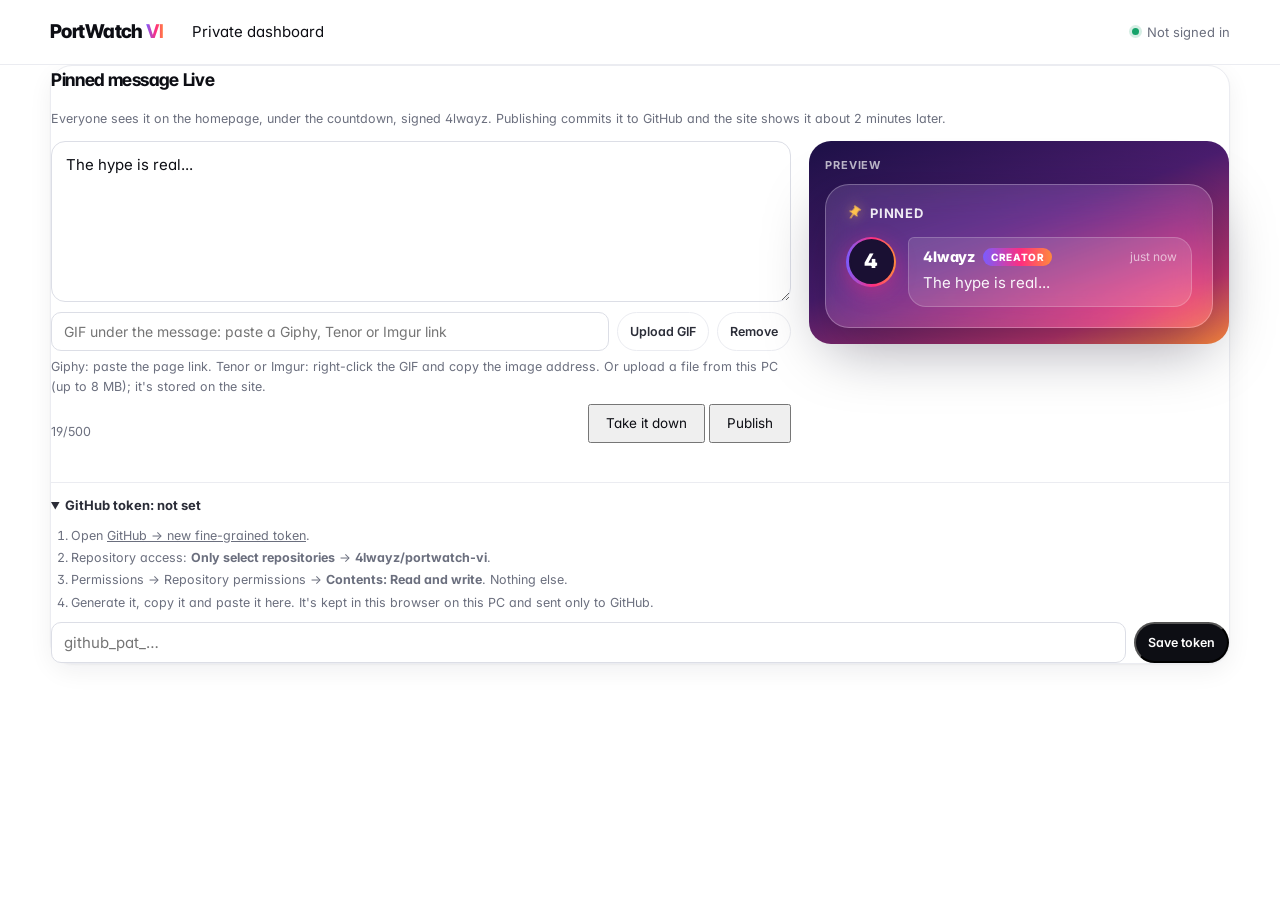
==== dashboard/index.html @ 4ec70db0 "Merge remote-tracking branch 'upstream/HEAD'" ====
<!doctype html>
<html lang="en">
<head>
  <meta charset="utf-8">
  <meta name="viewport" content="width=device-width, initial-scale=1">
  <meta name="robots" content="noindex, nofollow">
  <meta name="theme-color" content="#ffffff">
  <title>Dashboard · PortWatch VI (private)</title>
  <link rel="icon" href="../assets/img/favicon.svg" type="image/svg+xml">
  <link rel="preconnect" href="https://fonts.googleapis.com">
  <link rel="preconnect" href="https://fonts.gstatic.com" crossorigin>
  <link href="https://fonts.googleapis.com/css2?family=Inter:wght@400;500;600;700&family=Inter+Tight:wght@600;700;800;900&display=swap" rel="stylesheet">
  <link rel="stylesheet" href="../assets/css/style.css">
  <link rel="stylesheet" href="dashboard.css">
  <link rel="stylesheet" href="pinned-editor.css">
  <script src="../assets/js/theme.js"></script>
  <script type="module" src="dashboard.js"></script>
  <script type="module" src="pinned-editor.js"></script>
</head>
<body>
  <header class="nav is-scrolled">
    <div class="wrap nav-inner">
      <a class="brand" href="../"><span>PortWatch<b>VI</b></span></a>
      <span class="db-badge">Private dashboard</span>
      <span class="nav-updated" id="db-status">Not signed in</span>
      <button class="toggle" id="db-signout" hidden>Sign out</button>
    </div>
  </header>

  <main class="wrap db">
    <!-- Works without the Supabase sign-in: publishing commits data/pinned.json through GitHub (pinned-editor.js). -->
    <section class="card db-panel db-pin" aria-labelledby="pin-editor-title">
      <h3 id="pin-editor-title">Pinned message <span id="pin-state" class="db-pill">…</span></h3>
      <p class="fine">Everyone sees it on the homepage, under the countdown, signed 4lwayz. Publishing commits it to GitHub and the site shows it about 2 minutes later.</p>
      <div class="db-pin-grid">
        <form id="pin-form" class="db-pin-form">
          <textarea id="pin-input" rows="6" placeholder="Write a message for everyone on the site. Line breaks and https:// links work."></textarea>
          <div class="db-pin-gif">
            <input type="text" id="pin-gif" placeholder="GIF under the message: paste a Giphy, Tenor or Imgur link" spellcheck="false" autocomplete="off">
            <label class="toggle db-pin-upload">Upload GIF<input type="file" id="pin-gif-file" accept="image/gif,image/webp,image/png,image/jpeg" hidden></label>
            <button type="button" class="toggle" id="pin-gif-clear" hidden>Remove</button>
          </div>
          <p class="fine db-pin-gifhelp">Giphy: paste the page link. Tenor or Imgur: right-click the GIF and copy the image address. Or upload a file from this PC (up to 8 MB); it's stored on the site.</p>
          <div class="db-pin-row">
            <span class="fine" id="pin-chars">0/500</span>
            <div class="db-actions">
              <button type="button" class="no" id="pin-hide">Take it down</button>
              <button type="submit" class="ok" id="pin-publish">Publish</button>
            </div>
          </div>
          <p class="fine pin-note" id="pin-note" aria-live="polite"></p>
        </form>
        <div class="db-pin-preview" id="pin-preview" aria-label="Preview">
          <p class="db-pin-cap">Preview</p>
          <aside class="pinned" hidden>
            <p class="pin-label">
              <svg class="pin-icon" viewBox="0 0 24 24" aria-hidden="true"><path d="M16 9V4h1a1 1 0 0 0 0-2H7a1 1 0 0 0 0 2h1v5a3 3 0 0 1-3 3v2h5.97v7l1 1 1-1v-7H19v-2a3 3 0 0 1-3-3z"/></svg>
              <span>Pinned</span>
            </p>
            <div class="pin-msg">
              <span class="pin-avatar"><b aria-hidden="true">4</b></span>
              <div class="pin-bubble">
                <p class="pin-head"><b class="pin-name">4lwayz</b><span class="pin-badge">Creator</span><time class="pin-time"></time></p>
                <p class="pin-text"></p>
              </div>
            </div>
          </aside>
          <p class="db-pin-empty" id="pin-empty">Start typing to see the card.</p>
        </div>
      </div>
      <details class="db-pin-token" id="pin-token-box">
        <summary>GitHub token: <span id="pin-token-state">not set</span></summary>
        <ol class="fine">
          <li>Open <a href="https://github.com/settings/personal-access-tokens/new" target="_blank" rel="noopener">GitHub → new fine-grained token</a>.</li>
          <li>Repository access: <b>Only select repositories</b> → <b>4lwayz/portwatch-vi</b>.</li>
          <li>Permissions → Repository permissions → <b>Contents: Read and write</b>. Nothing else.</li>
          <li>Generate it, copy it and paste it here. It's kept in this browser on this PC and sent only to GitHub.</li>
        </ol>
        <form id="pin-token-form" class="db-pin-tokenrow">
          <input type="password" id="pin-token" placeholder="github_pat_…" autocomplete="off" spellcheck="false">
          <button type="submit" class="gh-link">Save token</button>
          <button type="button" class="toggle" id="pin-token-forget" hidden>Forget</button>
        </form>
      </details>
    </section>

    <section id="db-login" class="card db-login" hidden>
      <h1>Sign in</h1>
      <p>You'll get a one-time sign-in link by email. Only the site's admin account can see anything here.</p>
      <form id="login-form">
        <input type="email" name="email" required placeholder="Email address" autocomplete="email">
        <button class="gh-link" type="submit">Email me a link</button>
      </form>
      <p class="fine" id="login-note"></p>
    </section>

    <section id="db-app" hidden>
      <div class="db-live card">
        <div><span class="live-dot"></span><b id="live-count">…</b><span>people on the site right now<small id="live-note">counting…</small></span></div>
        <ul id="live-pages"></ul>
      </div>

      <div class="db-tiles" id="tiles"></div>

      <div class="db-grid">
        <div class="card db-panel"><h3>Views, last 48 hours</h3><div id="chart-hourly" class="db-chart"></div></div>
        <div class="card db-panel"><h3>Views, last 30 days</h3><div id="chart-daily" class="db-chart"></div></div>
        <div class="card db-panel"><h3>Top pages · 7 days</h3><ol id="top-pages" class="db-list"></ol></div>
        <div class="card db-panel"><h3>Where visitors come from · 7 days</h3><ol id="top-refs" class="db-list"></ol></div>
      </div>

      <div class="card db-panel db-wide">
        <h3>Waiting for review <span id="pending-count" class="db-pill">0</span></h3>
        <p class="fine">Posts that contain links are held here. Approve real ones; hide spam, lures and anything with download links.</p>
        <div id="queue"></div>
      </div>

      <div class="db-grid">
        <div class="card db-panel"><h3>Recent posts</h3><div id="recent"></div></div>
        <div class="card db-panel"><h3>Live activity</h3><ol id="feed" class="db-feed"></ol></div>
      </div>
    </section>
  </main>
</body>
</html>
---- assets/css/style.css ----
/* PortWatch VI: clean white UI, progress bars front and centre. */
:root {
  --ink: #0d0e14;
  --ink-2: #2b2d38;
  --muted: #6b6f7e;
  --faint: #9a9eac;
  --line: #ebecf1;
  --soft: #f6f7fa;
  --soft-2: #eef0f5;
  --bg: #ffffff;
  --violet: #7a5cff;
  --pink: #ff2e7e;
  --orange: #ff8a3d;
  --gold: #ffc24d;
  --green: #16a36a;
  --red: #e5484d;
  --grad: linear-gradient(90deg, #7a5cff 0%, #ff2e7e 55%, #ff8a3d 100%);
  --grad-soft: linear-gradient(90deg, rgba(122, 92, 255, .12), rgba(255, 46, 126, .12), rgba(255, 138, 61, .12));
  --radius: 22px;
  --radius-sm: 14px;
  --shadow: 0 1px 2px rgba(16, 18, 30, .04), 0 8px 24px rgba(16, 18, 30, .06);
  --shadow-lg: 0 2px 4px rgba(16, 18, 30, .04), 0 24px 60px rgba(16, 18, 30, .12);
  --display: "Inter Tight", "Inter", system-ui, -apple-system, "Segoe UI", sans-serif;
  --body: "Inter", system-ui, -apple-system, "Segoe UI", sans-serif;
  --wrap: 1180px;
  /* Surfaces and accents that flip in dark mode */
  color-scheme: light;
  --surface: #ffffff;
  --on-ink: #ffffff;
  --ink-hover: #2a2c38;
  --line-2: #dfe1e9;
  --input-line: #dcdee6;
  --track: #e3e5ec;
  --rank: #d9dbe3;
  --nav-bg: rgba(255, 255, 255, .82);
  --glass: rgba(255, 255, 255, .92);
  --chip-on: #ffffff;
  --op-line: #ddd7ff;
  --op-bg: #faf9ff;
  --safety-bg: #fff7f7;
  --alert-bg: #fff3e8;
  --ok-bg: #e8f8f0;
  --ok-line: #b7e7cf;
  --no-bg: #fff1f1;
  --no-line: #f3c2c4;
  --fg-pink: #c4135c;
  --fg-gold: #8a5b00;
  --fg-green: #0d7a4e;
  --fg-violet: #5136d6;
  --fg-red: #b4262b;
  --fg-amd: #c8102e;
  --fg-nvidia: #4a7a00;
  --fg-intel: #0a5fb4;
  --fg-mac: #4b5160;
  --fg-orange: #a14708;
  --fg-claim: #8c3d06;
}

/* Dark theme: follows the system unless the visitor picks Light or Dark (assets/js/theme.js). */
@media (prefers-color-scheme: dark) {
  :root:not([data-theme="light"]) {
    color-scheme: dark;
    --ink: #eceef3; --ink-2: #c9ccd6; --muted: #9297a7; --faint: #6d7283;
    --line: #262838; --soft: #161722; --soft-2: #1d1f2c; --bg: #0b0c12;
    --surface: #12131c; --on-ink: #0d0e14; --ink-hover: #d5d8e1;
    --line-2: #34374a; --input-line: #34374a; --track: #262838; --rank: #363a4c;
    --nav-bg: rgba(11, 12, 18, .8); --glass: rgba(18, 19, 28, .88); --chip-on: #2a2c3c;
    --op-line: #3b3363; --op-bg: #171530; --safety-bg: #1e1216; --alert-bg: #2a1a0c;
    --ok-bg: #0f2a1f; --ok-line: #1d5a3f; --no-bg: #2c1214; --no-line: #5c2428;
    --fg-pink: #ff7aa8; --fg-gold: #ffcf70; --fg-green: #4fd69a; --fg-violet: #ad9bff;
    --fg-red: #ff8a8e; --fg-orange: #ffa66b; --fg-claim: #ffb27a;
    --fg-amd: #ff7b7b; --fg-nvidia: #a3d94a; --fg-intel: #6cb6ff; --fg-mac: #c9ced8;
    --shadow: 0 1px 2px rgba(0, 0, 0, .3), 0 8px 24px rgba(0, 0, 0, .35);
    --shadow-lg: 0 2px 4px rgba(0, 0, 0, .3), 0 24px 60px rgba(0, 0, 0, .5);
  }
}
:root[data-theme="dark"] {
  color-scheme: dark;
  --ink: #eceef3; --ink-2: #c9ccd6; --muted: #9297a7; --faint: #6d7283;
  --line: #262838; --soft: #161722; --soft-2: #1d1f2c; --bg: #0b0c12;
  --surface: #12131c; --on-ink: #0d0e14; --ink-hover: #d5d8e1;
  --line-2: #34374a; --input-line: #34374a; --track: #262838; --rank: #363a4c;
  --nav-bg: rgba(11, 12, 18, .8); --glass: rgba(18, 19, 28, .88); --chip-on: #2a2c3c;
  --op-line: #3b3363; --op-bg: #171530; --safety-bg: #1e1216; --alert-bg: #2a1a0c;
  --ok-bg: #0f2a1f; --ok-line: #1d5a3f; --no-bg: #2c1214; --no-line: #5c2428;
  --fg-pink: #ff7aa8; --fg-gold: #ffcf70; --fg-green: #4fd69a; --fg-violet: #ad9bff;
  --fg-red: #ff8a8e; --fg-orange: #ffa66b; --fg-claim: #ffb27a;
  --fg-amd: #ff7b7b; --fg-nvidia: #a3d94a; --fg-intel: #6cb6ff; --fg-mac: #c9ced8;
  --shadow: 0 1px 2px rgba(0, 0, 0, .3), 0 8px 24px rgba(0, 0, 0, .35);
  --shadow-lg: 0 2px 4px rgba(0, 0, 0, .3), 0 24px 60px rgba(0, 0, 0, .5);
}

*, *::before, *::after { box-sizing: border-box; }
html { scroll-behavior: smooth; scroll-padding-top: 84px; }
body {
  margin: 0;
  background: var(--bg);
  color: var(--ink);
  font: 15px/1.55 var(--body);
  -webkit-font-smoothing: antialiased;
  font-feature-settings: "cv11", "ss01";
}
img { max-width: 100%; display: block; }
a { color: inherit; }
button, select { font: inherit; color: inherit; }
h1, h2, h3, h4 { font-family: var(--display); letter-spacing: -.02em; margin: 0; }
.wrap { width: min(var(--wrap), calc(100% - 40px)); margin-inline: auto; }
.num, .big-score, .cd-digits span, .e-score b { font-variant-numeric: tabular-nums; }
.skip { position: absolute; left: -9999px; }
.skip:focus { left: 16px; top: 12px; z-index: 100; background: var(--surface); padding: 8px 12px; border-radius: 8px; }
:focus-visible { outline: 3px solid rgba(122, 92, 255, .45); outline-offset: 2px; border-radius: 6px; }

.card {
  background: var(--surface);
  border: 1px solid var(--line);
  border-radius: var(--radius);
  box-shadow: var(--shadow);
}
.kicker {
  margin: 0 0 6px;
  font-size: 12px;
  font-weight: 700;
  letter-spacing: .08em;
  text-transform: uppercase;
  color: var(--muted);
}

/* ---------- Nav ---------- */
.nav {
  position: sticky; top: 0; z-index: 50;
  background: var(--nav-bg);
  backdrop-filter: saturate(1.6) blur(14px);
  -webkit-backdrop-filter: saturate(1.6) blur(14px);
  border-bottom: 1px solid transparent;
  transition: border-color .2s;
}
.nav.is-scrolled { border-bottom-color: var(--line); }
.nav-inner { display: flex; align-items: center; gap: 28px; height: 64px; }
.brand { display: inline-flex; align-items: center; gap: 10px; text-decoration: none; font-family: var(--display); font-weight: 800; font-size: 19px; letter-spacing: -.03em; }
.brand b { margin-left: 3px; background: var(--grad); -webkit-background-clip: text; background-clip: text; color: transparent; }
.brand-mark { width: 28px; height: 28px; }
.nav-links { display: flex; gap: 4px; margin-left: 8px; }
.nav-links a { text-decoration: none; color: var(--ink-2); font-weight: 500; font-size: 14px; padding: 7px 12px; border-radius: 999px; transition: background .15s; }
.nav-links a:hover { background: var(--soft); }
.nav-links .nav-warn { color: var(--red); }
.nav-updated { margin-left: auto; font-size: 13px; color: var(--muted); display: inline-flex; align-items: center; gap: 8px; white-space: nowrap; }
/* Theme setting (built by assets/js/theme.js) */
.theme-pick { position: relative; margin-left: auto; flex: none; }
.nav-updated ~ .theme-pick { margin-left: -12px; }
.theme-btn { display: grid; place-items: center; width: 36px; height: 36px; border-radius: 50%; border: 1px solid var(--line); background: var(--surface); color: var(--ink-2); cursor: pointer; transition: background .15s, border-color .15s; }
.theme-btn:hover { background: var(--soft); border-color: var(--line-2); }
.theme-btn svg { width: 17px; height: 17px; }
.theme-menu { position: absolute; right: 0; top: calc(100% + 8px); z-index: 60; min-width: 150px; padding: 6px; border-radius: 14px; background: var(--surface); border: 1px solid var(--line); box-shadow: var(--shadow-lg); }
.theme-menu button { display: flex; align-items: center; gap: 10px; width: 100%; padding: 8px 10px; border: 0; border-radius: 9px; background: none; color: var(--ink-2); font-size: 14px; font-weight: 500; text-align: left; cursor: pointer; }
.theme-menu button:hover, .theme-menu button:focus-visible { background: var(--soft); outline: none; }
.theme-menu button[aria-checked="true"] { color: var(--ink); font-weight: 700; }
.theme-menu button[aria-checked="true"]::after { content: "✓"; margin-left: auto; color: var(--pink); }
.theme-menu svg { width: 16px; height: 16px; flex: none; }
/* Language setting (built by assets/js/i18n.js); its menu reuses .theme-menu */
.lang-pick { position: relative; margin-left: auto; flex: none; }
.nav-updated ~ .lang-pick, .lang-pick ~ .theme-pick { margin-left: -12px; }
.lang-btn { display: inline-flex; align-items: center; gap: 6px; height: 36px; padding: 0 12px 0 10px; border-radius: 999px; border: 1px solid var(--line); background: var(--surface); color: var(--ink-2); font: inherit; font-size: 13px; font-weight: 600; cursor: pointer; transition: background .15s, border-color .15s; }
.lang-btn:hover { background: var(--soft); border-color: var(--line-2); }
.lang-btn svg { width: 16px; height: 16px; flex: none; }
.lang-menu { min-width: 220px; }
.lang-note { margin: 6px 4px 2px; padding: 8px 6px 2px; border-top: 1px solid var(--line); font-size: 12px; line-height: 1.45; color: var(--muted); }
@media (max-width: 520px) {
  .lang-btn { width: 36px; padding: 0; justify-content: center; }
  .lang-btn span { display: none; }
}
/* Translated nav labels run longer: keep each on one line, tighten them a little, and let the row scroll
   sideways instead of wrapping when the window is too narrow. Below 1100px the "Updated" note makes room. */
.nav-links { min-width: 0; overflow-x: auto; scrollbar-width: none; }
.nav-links::-webkit-scrollbar { display: none; }
.nav-links a { white-space: nowrap; }
html:not([lang="en"]) .nav-links a { padding-inline: 9px; }
@media (max-width: 1100px) { .nav-links ~ .nav-updated { display: none; } .nav-links ~ .lang-pick { margin-left: auto; } }
.brand-mark circle:first-of-type { stroke: var(--soft-2); }
.nav-updated::before { content: ""; width: 7px; height: 7px; border-radius: 50%; background: var(--green); box-shadow: 0 0 0 3px rgba(22, 163, 106, .18); }

/* ---------- Hero ---------- */
.hero {
  position: relative;
  margin: 8px 12px 0;
  border-radius: 30px;
  overflow: hidden;
  min-height: clamp(560px, 82vh, 720px);
  color: #fff;
  isolation: isolate;
  display: flex;
  align-items: center;
}
.hero-art { position: absolute; inset: 0; z-index: -1; background: #160f3a; }
.hero-illustration { position: absolute; inset: 0; width: 100%; height: 100%; transition: opacity .6s; }
.hero-photo {
  position: absolute; inset: 0;
  background-size: cover; background-position: center 35%;
  opacity: 0; transform: scale(1.04);
  transition: opacity .8s ease, transform 8s ease-out;
}
.hero.has-photo .hero-photo { opacity: 1; transform: scale(1); }
.hero.has-photo .hero-illustration { opacity: 0; }
.hero-scrim {
  position: absolute; inset: 0;
  background:
    linear-gradient(90deg, rgba(12, 8, 30, .78) 0%, rgba(12, 8, 30, .48) 38%, rgba(12, 8, 30, .08) 68%),
    linear-gradient(0deg, rgba(12, 8, 30, .55) 0%, rgba(12, 8, 30, 0) 40%);
}
.hero-inner {
  display: grid;
  grid-template-columns: minmax(0, 1.25fr) minmax(320px, .9fr);
  gap: 48px;
  align-items: center;
  padding: 72px 0 168px;
}
.eyebrow { display: inline-flex; align-items: center; gap: 10px; margin: 0 0 18px; font-size: 13px; font-weight: 600; letter-spacing: .04em; text-transform: uppercase; color: rgba(255, 255, 255, .85); }
.hero-tags { display: flex; flex-wrap: wrap; align-items: center; gap: 10px 14px; margin: 0 0 18px; }
.hero-tags .eyebrow { margin: 0; }
.watching { margin: 0; padding: 4px 12px; border: 1px solid rgba(255, 255, 255, .3); border-radius: 999px; background: rgba(255, 255, 255, .12); color: #fff; font-size: 13px; font-weight: 700; font-variant-numeric: tabular-nums; white-space: nowrap; }
.watching[hidden] { display: none; }
.hero-ctas { display: flex; flex-wrap: wrap; gap: 10px; }
.follow-x, .star-gh { display: inline-flex; align-items: center; gap: 10px; padding: 3px 18px 3px 3px; border: 2px solid transparent; border-radius: 999px; color: #fff; font-size: 14.5px; font-weight: 700; line-height: 1; text-decoration: none; white-space: nowrap; transition: transform .15s, border-color .15s, box-shadow .15s; }
.follow-x svg, .star-gh svg { width: 30px; height: 30px; flex: none; }
.follow-x { background: linear-gradient(#000, #000) padding-box, var(--grad) border-box; box-shadow: 0 6px 22px rgba(255, 46, 126, .4); }
.follow-x svg { padding: 6px; border-radius: 50%; background: #fff; fill: #000; }
.follow-x:hover { box-shadow: 0 10px 30px rgba(255, 46, 126, .65); }
.star-gh { gap: 9px; padding-right: 15px; border-color: rgba(255, 255, 255, .4); background: rgba(13, 17, 23, .72); }
.star-gh svg { fill: #fff; }
.star-gh .star { width: 15px; height: 15px; fill: var(--gold); }
.star-gh:hover { border-color: var(--gold); box-shadow: 0 6px 22px rgba(255, 194, 77, .4); }
.follow-x:hover, .star-gh:hover { transform: translateY(-2px); }
.follow-x:active, .star-gh:active { transform: none; }
.follow-x:focus-visible, .star-gh:focus-visible { outline: 3px solid #fff; outline-offset: 3px; border-radius: 999px; }
@media (max-width: 520px) {
  .hero-ctas { gap: 8px; }
  .follow-x, .star-gh { gap: 7px; padding-right: 11px; font-size: 13.5px; }
  .follow-x svg, .star-gh svg:not(.star) { width: 28px; height: 28px; }
}
.live-dot { width: 9px; height: 9px; border-radius: 50%; background: #ff4d8d; box-shadow: 0 0 0 0 rgba(255, 77, 141, .7); animation: pulse 2s infinite; }
@keyframes pulse { 0% { box-shadow: 0 0 0 0 rgba(255, 77, 141, .65); } 70% { box-shadow: 0 0 0 10px rgba(255, 77, 141, 0); } 100% { box-shadow: 0 0 0 0 rgba(255, 77, 141, 0); } }
.hero h1 {
  font-size: clamp(42px, 6.2vw, 84px);
  line-height: .96;
  font-weight: 900;
  letter-spacing: -.045em;
  max-width: 11ch;
  text-wrap: balance;
}
.answer {
  margin: 14px 0 0;
  font-family: var(--display);
  font-weight: 900;
  font-size: clamp(42px, 6.2vw, 84px);
  line-height: 1;
  letter-spacing: -.045em;
  background: linear-gradient(90deg, #ffd27a, #ff7a59 45%, #ff2e7e);
  -webkit-background-clip: text; background-clip: text; color: transparent;
  /* Gradient text only paints inside the box; extend it so descenders (the "y") aren't clipped. */
  padding-bottom: .16em;
  margin-bottom: -.16em;
}
.lede { margin: 22px 0 0; max-width: 46ch; font-size: 17px; color: rgba(255, 255, 255, .86); }
.art-credit { position: absolute; right: 22px; bottom: 14px; margin: 0; font-size: 11px; color: rgba(255, 255, 255, .6); }

/* Countdown */
.countdown {
  justify-self: end;
  width: 100%;
  max-width: 420px;
  padding: 22px 24px 20px;
  border-radius: 24px;
  background: rgba(255, 255, 255, .12);
  border: 1px solid rgba(255, 255, 255, .26);
  backdrop-filter: blur(18px) saturate(1.3);
  -webkit-backdrop-filter: blur(18px) saturate(1.3);
  box-shadow: 0 20px 60px rgba(10, 6, 30, .35);
}
.cd-label { display: flex; align-items: center; gap: 10px; margin: 0 0 14px; font-size: 13px; font-weight: 700; letter-spacing: .06em; text-transform: uppercase; color: rgba(255, 255, 255, .9); }
.cd-pulse { width: 8px; height: 8px; border-radius: 50%; background: var(--gold); box-shadow: 0 0 0 4px rgba(255, 194, 77, .25); }
.cd-digits { display: flex; align-items: flex-start; justify-content: space-between; gap: 4px; }
.cd-digits div { flex: 1; text-align: center; }
.cd-digits span {
  display: block;
  font-family: var(--display);
  font-weight: 800;
  font-size: clamp(40px, 4.6vw, 58px);
  line-height: 1;
  letter-spacing: -.04em;
}
.cd-digits small { display: block; margin-top: 6px; font-size: 11px; font-weight: 600; letter-spacing: .08em; text-transform: uppercase; color: rgba(255, 255, 255, .7); }
.cd-digits i { font-style: normal; font-family: var(--display); font-weight: 700; font-size: 34px; line-height: 1.2; color: rgba(255, 255, 255, .45); }
.cd-status { margin: 16px 0 0; font-weight: 600; font-size: 14px; }
.cd-foot { margin: 4px 0 0; font-size: 12.5px; color: rgba(255, 255, 255, .72); }
.cd-foot a { color: #fff; }
.countdown.is-due .cd-digits span { color: var(--gold); }
.countdown.is-released { background: rgba(22, 163, 106, .22); border-color: rgba(120, 255, 190, .4); }

/* Right-hand column of the hero: the countdown, with the owner's pinned message under it. */
.hero-side { justify-self: end; display: grid; gap: 14px; width: 100%; max-width: 420px; }
.hero-side .countdown { justify-self: stretch; max-width: none; }

/* Pinned message: same glass as the countdown, laid out like a chat message. */
.pinned {
  padding: 18px 20px 20px;
  border-radius: 24px;
  background: rgba(255, 255, 255, .12);
  border: 1px solid rgba(255, 255, 255, .26);
  backdrop-filter: blur(18px) saturate(1.3);
  -webkit-backdrop-filter: blur(18px) saturate(1.3);
  box-shadow: 0 20px 60px rgba(10, 6, 30, .35);
  animation: pin-in .5s ease both;
}
.pinned[hidden] { display: none; }
.pin-label { display: flex; align-items: center; gap: 8px; margin: 0 0 14px; font-size: 13px; font-weight: 700; letter-spacing: .06em; text-transform: uppercase; color: rgba(255, 255, 255, .9); }
.pin-icon { width: 16px; height: 16px; flex: none; fill: var(--gold); transform: rotate(35deg); filter: drop-shadow(0 0 6px rgba(255, 194, 77, .55)); }
.pin-msg { display: flex; align-items: flex-start; gap: 12px; }
.pin-avatar {
  position: relative; flex: none;
  width: 50px; height: 50px; padding: 2.5px;
  border-radius: 50%;
  background: var(--grad);
  box-shadow: 0 6px 20px rgba(255, 46, 126, .4);
}
.pin-avatar b, .pin-avatar img { display: block; width: 100%; height: 100%; border-radius: 50%; border: 2px solid #1a1033; }
.pin-avatar b { display: grid; place-items: center; background: #1a1033; font-family: var(--display); font-size: 20px; font-weight: 900; color: #fff; }
.pin-avatar img { position: absolute; inset: 2.5px; width: calc(100% - 5px); height: calc(100% - 5px); object-fit: cover; background: #1a1033; }
.pin-bubble {
  flex: 1; min-width: 0;
  padding: 10px 14px 12px;
  border-radius: 6px 18px 18px 18px;
  background: rgba(255, 255, 255, .13);
  border: 1px solid rgba(255, 255, 255, .2);
}
.pin-head { display: flex; flex-wrap: wrap; align-items: center; gap: 4px 8px; margin: 0 0 5px; font-size: 14.5px; line-height: 1.3; }
.pin-name { font-weight: 800; letter-spacing: -.01em; }
.pin-badge { padding: 2px 8px; border-radius: 999px; background: var(--grad); font-size: 10px; font-weight: 800; letter-spacing: .06em; text-transform: uppercase; line-height: 1.4; }
.pin-time { margin-left: auto; font-size: 12px; color: rgba(255, 255, 255, .62); white-space: nowrap; }
.pin-text { margin: 0; font-size: 15px; line-height: 1.5; color: rgba(255, 255, 255, .95); white-space: pre-line; overflow-wrap: anywhere; }
.pin-text a { color: #fff; font-weight: 600; text-decoration: underline; text-decoration-color: rgba(255, 255, 255, .45); text-underline-offset: 2px; }
.pin-text a:hover { text-decoration-color: #fff; }
.pin-gif { display: block; max-width: 100%; max-height: 240px; margin-top: 10px; border-radius: 12px; }
.pin-text[hidden] + .pin-gif { margin-top: 2px; }
@keyframes pin-in { from { opacity: 0; transform: translateY(10px); } }

/* ---------- Overall progress ---------- */
.overall-wrap { position: relative; z-index: 5; margin-top: -132px; }
.overall { padding: 30px 34px 26px; box-shadow: var(--shadow-lg); border-radius: 28px; }
.overall-head { display: flex; justify-content: space-between; gap: 28px; align-items: flex-end; flex-wrap: wrap; }
.big-score {
  display: flex; align-items: flex-start;
  font-family: var(--display); font-weight: 900;
  font-size: clamp(72px, 9vw, 118px); line-height: .9; letter-spacing: -.06em;
  background: var(--grad); -webkit-background-clip: text; background-clip: text; color: transparent;
}
.big-score .pct { font-size: .42em; margin: .12em 0 0 .06em; letter-spacing: 0; }
.ov-leader { margin: 10px 0 0; color: var(--muted); font-size: 15px; }
.ov-leader a { color: var(--ink); font-weight: 600; text-decoration: none; border-bottom: 1.5px solid rgba(255, 46, 126, .35); }
.ov-leader a:hover { border-bottom-color: var(--pink); }
.ov-stats { display: grid; grid-template-columns: repeat(4, auto); gap: 10px; }
.ov-stat { padding: 12px 16px; border-radius: 16px; background: var(--soft); min-width: 120px; }
.ov-stat b { display: block; font-family: var(--display); font-size: 22px; font-weight: 800; letter-spacing: -.02em; }
.ov-stat small { font-size: 12px; color: var(--muted); font-weight: 500; }

.mega { position: relative; margin-top: 26px; }
.mega-markers { position: relative; height: 112px; }
.marker {
  position: absolute; bottom: 0;
  transform: translateX(-50%);
  display: flex; flex-direction: column; align-items: center;
  text-decoration: none;
  transition: transform .2s;
}
.marker:hover { transform: translateX(-50%) translateY(-3px); z-index: 3; }
.marker img, .marker .mk-fallback {
  width: 32px; height: 32px; border-radius: 50%;
  border: 3px solid var(--surface);
  box-shadow: 0 2px 10px rgba(16, 18, 30, .2);
  background: var(--soft-2);
}
.marker .mk-fallback { display: grid; place-items: center; font-size: 12px; font-weight: 800; color: var(--ink-2); }
.marker .mk-stem { width: 2px; background: linear-gradient(var(--ink-2), rgba(43, 45, 56, .1)); border-radius: 2px; }
.marker .mk-name { position: absolute; bottom: calc(100% + 4px); white-space: nowrap; font-size: 11.5px; font-weight: 700; color: var(--ink-2); background: var(--surface); padding: 1px 7px; border-radius: 999px; border: 1px solid var(--line); opacity: 0; transition: opacity .15s; pointer-events: none; }
.marker:hover .mk-name, .marker.is-leader .mk-name { opacity: 1; }
.marker.is-private .mk-face { position: relative; display: block; animation: mk-float 3.4s ease-in-out infinite; animation-delay: calc(var(--i, 0) * -1.1s); }
.marker.is-private img, .marker.is-private .mk-fallback { box-shadow: 0 0 0 2px #7a5cff, 0 4px 14px rgba(122, 92, 255, .4); }
.marker.is-private .mk-fallback { color: #fff; background: linear-gradient(135deg, #7a5cff, #ff2e7e); }
.marker.is-private .bp-lock { right: -4px; bottom: -2px; }
@keyframes mk-float { 0%, 100% { transform: translateY(0); } 50% { transform: translateY(-4px); } }
@media (prefers-reduced-motion: reduce) { .marker.is-private .mk-face { animation: none; } }
.marker.is-leader img, .marker.is-leader .mk-fallback { border-color: var(--surface); box-shadow: 0 0 0 2px var(--pink), 0 4px 14px rgba(255, 46, 126, .35); }
.ov-private { white-space: nowrap; }
.ov-private .pb-lock { display: inline-block; vertical-align: -1px; margin-right: 4px; color: var(--fg-violet); width: 12px; height: 12px; }

.mega-track {
  position: relative;
  height: 30px;
  border-radius: 999px;
  background: var(--soft-2);
  box-shadow: inset 0 1px 3px rgba(16, 18, 30, .08);
  overflow: hidden;
}
/* Every fill spans the whole track and is revealed with clip-path, so the gradient is
   one continuous scale (purple at 0%, orange at 100%) and never stretches or repeats. */
.mega-fill, .bar-fill, .gw-bar i {
  position: absolute; inset: 0;
  background: var(--grad);
  clip-path: inset(0 calc(100% - var(--p, 0%)) 0 0 round 999px);
}
.mega-fill { transition: clip-path 1.8s cubic-bezier(.2, .85, .2, 1); }
.mega-fill::after, .bar-fill::after {
  content: ""; position: absolute; inset: 0;
  background: linear-gradient(100deg, transparent 20%, rgba(255, 255, 255, .45) 50%, transparent 80%);
  background-size: 220px 100%;
  background-repeat: no-repeat;
  animation: shimmer 2.8s infinite;
  border-radius: inherit;
}
@keyframes shimmer { from { background-position: -240px 0; } to { background-position: calc(100% + 240px) 0; } }
.mega-ticks, .bar-ticks { position: absolute; inset: 0; pointer-events: none; }
.mega-ticks i, .bar-ticks i { position: absolute; top: 0; bottom: 0; width: 2px; margin-left: -1px; background: var(--surface); opacity: .95; }
.mega-labels { position: relative; min-height: 54px; margin-top: 10px; }
.mega-label {
  position: absolute; top: 0;
  transform: translateX(-50%);
  text-align: center;
  font-size: 12.5px; font-weight: 600; color: var(--muted);
  white-space: nowrap;
}
.mega-label:first-of-type { transform: none; text-align: left; }
.mega-label:last-of-type { transform: translateX(-100%); text-align: right; }
.mega-label b { display: block; font-size: 11px; font-weight: 700; color: var(--faint); letter-spacing: .02em; }
.mega-label.is-reached { color: var(--ink); }
.mega-label.is-reached b { color: var(--pink); }
.mega-label .dot { display: inline-block; width: 8px; height: 8px; border-radius: 50%; background: var(--line); margin-right: 6px; vertical-align: 1px; }
.mega-label.is-reached .dot { background: var(--pink); }
.mega-label.is-next .dot { background: var(--surface); border: 2px solid var(--pink); }
.ov-history { margin-top: 6px; padding-top: 16px; border-top: 1px solid var(--line); }
.ov-history svg { width: 100%; height: 70px; display: block; }
.ov-history p { margin: 0 0 6px; font-size: 12px; color: var(--muted); font-weight: 600; }

/* ---------- Sections ---------- */
.section { margin-top: 88px; }
.changes-section { margin-top: 26px; }
.section-head { display: flex; justify-content: space-between; align-items: flex-end; gap: 24px; margin-bottom: 26px; flex-wrap: wrap; }
.section-head h2 { font-size: clamp(30px, 3.6vw, 44px); font-weight: 800; line-height: 1.05; }
.section-head .sub { margin: 10px 0 0; max-width: 62ch; color: var(--muted); }
.mini-title { font-size: 13px; font-weight: 700; letter-spacing: .06em; text-transform: uppercase; color: var(--muted); font-family: var(--body); }

.changes-card { padding: 18px 24px; display: flex; gap: 24px; align-items: center; }
.changes { list-style: none; margin: 0; padding: 0; display: flex; gap: 10px; overflow-x: auto; flex: 1; scrollbar-width: thin; }
.changes li { flex: 0 0 auto; max-width: 420px; display: flex; gap: 10px; align-items: baseline; padding: 8px 14px; border-radius: 12px; background: var(--soft); font-size: 13.5px; }
.changes time { font-size: 11.5px; font-weight: 700; color: var(--faint); white-space: nowrap; }
.changes .ck { width: 7px; height: 7px; border-radius: 50%; flex: none; align-self: center; background: var(--violet); }
.changes .ck-up { background: var(--green); }
.changes .ck-down { background: var(--red); }
.changes .ck-flag { background: var(--orange); }
.changes .ck-new { background: var(--pink); }

/* Controls */
.controls { display: flex; gap: 14px; align-items: center; flex-wrap: wrap; }
.chips { display: inline-flex; padding: 4px; background: var(--soft); border-radius: 999px; gap: 2px; }
.chip { border: 0; background: transparent; padding: 7px 14px; border-radius: 999px; font-size: 13.5px; font-weight: 600; color: var(--muted); cursor: pointer; transition: background .15s, color .15s, box-shadow .15s; }
.chip:hover { color: var(--ink); }
.chip.is-on { background: var(--chip-on); color: var(--ink); box-shadow: 0 1px 3px rgba(16, 18, 30, .12); }
.sort { display: inline-flex; align-items: center; gap: 8px; font-size: 13px; color: var(--muted); font-weight: 600; }
.sort select { appearance: none; border: 1px solid var(--line); background: var(--surface) url("data:image/svg+xml,%3Csvg xmlns='http://www.w3.org/2000/svg' width='10' height='6'%3E%3Cpath d='M1 1l4 4 4-4' fill='none' stroke='%236b6f7e' stroke-width='1.6'/%3E%3C/svg%3E") no-repeat right 12px center; padding: 7px 32px 7px 12px; border-radius: 999px; font-weight: 600; color: var(--ink); cursor: pointer; }

/* ---------- Effort cards ---------- */
.race { list-style: none; margin: 0; padding: 0; display: grid; gap: 16px; counter-reset: rank; }
.effort {
  display: grid; grid-template-columns: 56px minmax(0, 1fr); gap: 4px 18px;
  padding: 24px 26px 18px 18px;
  background: var(--surface); border: 1px solid var(--line); border-radius: var(--radius);
  box-shadow: var(--shadow);
  transition: box-shadow .2s, transform .2s, border-color .2s;
  animation: rise .5s both;
}
.effort:hover { box-shadow: var(--shadow-lg); border-color: var(--line-2); }
/* Let grid children shrink below their content width, or cards overflow narrow phones. */
.effort > *, .e-main > * { min-width: 0; }
@keyframes rise { from { opacity: 0; transform: translateY(10px); } to { opacity: 1; transform: none; } }
.e-rank { font-family: var(--display); font-weight: 900; font-size: 34px; line-height: 1; color: var(--rank); text-align: center; padding-top: 4px; letter-spacing: -.04em; }
.e-rank-overall { display: block; margin-top: 6px; font-family: var(--body, inherit); font-size: 11px; font-weight: 600; letter-spacing: 0; color: var(--muted, #8a8fa3); -webkit-text-fill-color: var(--muted, #8a8fa3); white-space: normal; line-height: 1.25; }
.effort.is-top .e-rank { background: var(--grad); -webkit-background-clip: text; background-clip: text; color: transparent; }
/* Nuked: an effort taken offline. Kept on the board for the record, greyed out, unranked. */
.effort.is-nuked { border-color: rgba(255, 196, 0, .55); background-image: repeating-linear-gradient(-45deg, rgba(255, 196, 0, .05) 0 14px, transparent 14px 28px); }
.effort.is-nuked .e-main > :not(.nuke-banner) { filter: grayscale(1); opacity: .62; }
.nuke-rank svg { width: 34px; height: 34px; fill: #e0ad00; }
.nuke-banner { position: relative; overflow: hidden; display: flex; align-items: center; gap: 10px; margin: 0 0 14px; padding: 9px 14px; border: 2px solid #ffc400; border-radius: 12px; background: #17140a; color: #ffd84a; box-shadow: 0 0 0 4px rgba(255, 196, 0, .12), 0 0 22px rgba(255, 150, 0, .25); animation: nuke-glow 2.6s ease-in-out infinite; }
.nuke-banner::before { content: ''; position: absolute; inset: 0; background: repeating-linear-gradient(-45deg, rgba(255, 196, 0, .11) 0 10px, transparent 10px 20px); pointer-events: none; }
.nuke-banner > * { position: relative; }
.nuke-banner svg { width: 24px; height: 24px; flex: none; fill: #ffc400; animation: nuke-spin 7s linear infinite; }
.nuke-banner b { font-family: var(--display); font-weight: 900; font-size: 15px; letter-spacing: .14em; text-transform: uppercase; }
.nuke-banner span { min-width: 0; font-size: 13.5px; line-height: 1.35; color: #f1e8c4; }
@keyframes nuke-glow { 50% { box-shadow: 0 0 0 4px rgba(255, 196, 0, .22), 0 0 34px rgba(255, 120, 0, .45); } }
@keyframes nuke-spin { to { transform: rotate(360deg); } }
@media (prefers-reduced-motion: reduce) { .nuke-banner, .nuke-banner svg { animation: none; } }
.e-top { display: flex; gap: 14px; align-items: center; }
.e-avatar { width: 44px; height: 44px; border-radius: 12px; background: var(--soft-2); flex: none; object-fit: cover; }
.e-title { min-width: 0; flex: 1; }
.e-title h3 { font-size: 21px; font-weight: 800; line-height: 1.15; display: flex; align-items: center; gap: 8px; flex-wrap: wrap; }
.e-title h3 a { text-decoration: none; }
.e-title h3 a:hover { text-decoration: underline; text-decoration-thickness: 2px; text-underline-offset: 3px; text-decoration-color: rgba(255, 46, 126, .5); }
.e-by { margin: 2px 0 0; font-size: 13px; color: var(--muted); }
.e-score { text-align: right; flex: none; }
.e-score b { display: block; font-family: var(--display); font-size: 34px; font-weight: 900; line-height: 1; letter-spacing: -.04em; }
.e-score b span { font-size: .5em; letter-spacing: 0; margin-left: 1px; color: var(--muted); }
.e-score small { font-size: 12px; font-weight: 600; color: var(--muted); }

.tags { display: flex; flex-wrap: wrap; gap: 6px; margin-top: 12px; }
.tag { font-size: 12px; font-weight: 600; padding: 3px 10px; border-radius: 999px; background: var(--soft); color: var(--ink-2); white-space: nowrap; max-width: 100%; overflow: hidden; text-overflow: ellipsis; }
.tag-gta { background: rgba(255, 46, 126, .1); color: var(--fg-pink); }
.tag-self { background: rgba(255, 194, 77, .18); color: var(--fg-gold); }
.tag-ok { background: rgba(22, 163, 106, .12); color: var(--fg-green); }
.tag-proven { background: rgba(122, 92, 255, .1); color: var(--fg-violet); }
.tag-proof { background: rgba(255, 46, 126, .1); color: var(--fg-pink); }
/* Graphics-card tags: outlined, so they read apart from the filled status tags. */
.tag-amd, .tag-nvidia, .tag-intel, .tag-mac { background: transparent; box-shadow: inset 0 0 0 1.5px currentColor; font-weight: 700; letter-spacing: .02em; }
.tag-amd { color: var(--fg-amd); }
.tag-nvidia { color: var(--fg-nvidia); }
.tag-intel { color: var(--fg-intel); }
.tag-mac { color: var(--fg-mac); }
.w-gpu { display: flex; flex-wrap: wrap; gap: 4px; margin-top: 6px; }
.w-gpu .tag { font-size: 11px; padding: 2px 8px; }
a.tag-proof:hover { text-decoration: underline; }
.tag-stale { background: rgba(229, 72, 77, .1); color: var(--fg-red); }
.tag-claim { background: rgba(255, 138, 61, .16); color: var(--fg-orange); }

.e-summary { margin: 12px 0 0; color: var(--ink-2); max-width: 86ch; }

/* Per-effort bar */
.bar { position: relative; margin-top: 18px; }
.bar-track { position: relative; height: 14px; border-radius: 999px; background: var(--soft-2); overflow: hidden; }
.bar-fill { transition: clip-path 1.4s cubic-bezier(.2, .85, .2, 1); }
.bar-ticks i { width: 2px; }
.ladder { display: flex; flex-wrap: wrap; gap: 4px 14px; margin-top: 8px; font-size: 11.5px; color: var(--faint); font-weight: 600; }
.ladder span { display: flex; align-items: center; gap: 5px; white-space: nowrap; overflow: hidden; text-overflow: ellipsis; }
.ladder span::before { content: ""; width: 7px; height: 7px; border-radius: 50%; background: var(--line); flex: none; }
.ladder .is-reached { color: var(--ink); }
.ladder .is-reached::before { background: var(--pink); }
.ladder .is-partial { color: var(--ink-2); }
.ladder .is-partial::before { background: linear-gradient(90deg, var(--pink) 50%, var(--line) 50%); }

/* Past Playable: four tracks side by side, each with its own small bar */
.tracks { display: grid; grid-template-columns: repeat(4, minmax(0, 1fr)); gap: 8px 18px; margin-top: 10px; padding-top: 10px; border-top: 1px dashed var(--line); }
.tracks.is-locked { opacity: .45; }
.trk { display: grid; grid-template-columns: auto minmax(0, 1fr); grid-template-areas: "label val" "bar bar"; gap: 4px 8px; align-items: baseline; min-width: 0; font-size: 11.5px; }
.trk-label { grid-area: label; font-weight: 700; color: var(--ink-2); white-space: nowrap; }
.trk-val { grid-area: val; min-width: 0; text-align: right; color: var(--muted); white-space: nowrap; overflow: hidden; text-overflow: ellipsis; }
.trk-bar { grid-area: bar; height: 5px; border-radius: 999px; background: var(--soft-2); overflow: hidden; }
.trk-bar i { display: block; height: 100%; width: var(--p, 0); border-radius: inherit; background: var(--grad); transition: width 1.2s cubic-bezier(.2, .85, .2, 1); }
.mega-zone { position: absolute; left: 57%; right: 11%; top: 14px; margin: 0; text-align: center; font-size: 12px; font-weight: 600; color: var(--faint); white-space: nowrap; overflow: hidden; text-overflow: ellipsis; cursor: help; }
.ladder-explain li.le-tracks { grid-template-columns: 84px 1fr; align-items: start; }
.ladder-explain .le-tracks > .le-at { font-size: 20px; padding-top: 2px; }
.ladder-explain .le-tracks ul { list-style: none; margin: 10px 0 0; padding: 0; display: grid; gap: 10px; }
.ladder-explain .le-tracks ul li { display: block; padding: 0; border: 0; border-radius: 0; background: none; box-shadow: none; font-size: 13px; color: var(--muted); }
.ladder-explain .le-tracks ul li b { display: flex; justify-content: space-between; gap: 10px; color: var(--ink); font-size: 14px; }
.ladder-explain .le-tracks ul li b span { color: var(--fg-pink); font-weight: 700; font-size: 12.5px; }
.ladder-explain .le-tracks small { display: block; margin-top: 3px; font-size: 12px; color: var(--faint); }
@media (max-width: 760px) { .mega-zone { display: none; } }
/* The steps to Playable sit 10% apart: each label starts at its tick (its dot on the tick) instead of centring on it. */
.mega-label:not(:last-of-type) { transform: translateX(-4px); text-align: left; }
.mega-label:first-of-type { transform: none; }
/* When they don't fit on one row, layoutMegaLabels() in app.js spreads them over more rows. */

/* Private builds: no public code, so listed under the race without a rank */
.pb-lock {
  width: 14px; height: 14px; flex: none; background: currentColor;
  -webkit-mask: url("data:image/svg+xml,%3Csvg xmlns='http://www.w3.org/2000/svg' viewBox='0 0 16 16'%3E%3Cpath d='M4.5 7V5a3.5 3.5 0 0 1 7 0v2h.5a1.5 1.5 0 0 1 1.5 1.5v5A1.5 1.5 0 0 1 12 15H4a1.5 1.5 0 0 1-1.5-1.5v-5A1.5 1.5 0 0 1 4 7h.5Zm1.5 0h4V5a2 2 0 1 0-4 0v2Z'/%3E%3C/svg%3E") center / contain no-repeat;
  mask: url("data:image/svg+xml,%3Csvg xmlns='http://www.w3.org/2000/svg' viewBox='0 0 16 16'%3E%3Cpath d='M4.5 7V5a3.5 3.5 0 0 1 7 0v2h.5a1.5 1.5 0 0 1 1.5 1.5v5A1.5 1.5 0 0 1 12 15H4a1.5 1.5 0 0 1-1.5-1.5v-5A1.5 1.5 0 0 1 4 7h.5Zm1.5 0h4V5a2 2 0 1 0-4 0v2Z'/%3E%3C/svg%3E") center / contain no-repeat;
}
.private-builds { margin-top: 28px; padding: 22px 24px 24px; border: 1.5px dashed var(--line-2); border-radius: var(--radius); background: var(--soft); }
.pb-title { display: flex; align-items: center; gap: 9px; margin: 0; font-size: 18px; font-weight: 800; }
.pb-title .pb-lock { width: 16px; height: 16px; color: var(--fg-violet); }
.private-builds > .sub { margin: 6px 0 0; font-size: 14px; color: var(--muted); max-width: 86ch; }
.pb-list { list-style: none; margin: 16px 0 0; padding: 0; display: grid; grid-template-columns: repeat(auto-fit, minmax(min(100%, 420px), 1fr)); gap: 14px; }
.pb { min-width: 0; padding: 18px 20px; background: var(--surface); border: 1px solid var(--line); border-radius: 16px; }
.pb-top { display: flex; gap: 12px; align-items: center; }
.pb-avatar { width: 44px; height: 44px; border-radius: 12px; background: var(--soft-2); display: grid; place-items: center; flex: none; font-weight: 800; color: var(--ink-2); }
.pb .e-title h3 { font-size: 18px; }
.pb-stage { text-align: right; flex: none; }
.pb-stage b { display: block; font-family: var(--display); font-size: 18px; font-weight: 900; line-height: 1.1; }
.pb-stage small { font-size: 11.5px; font-weight: 600; color: var(--muted); }
.pb .e-summary { font-size: 14px; }
.pb-ladder { margin-top: 12px; }
.pb-more { display: inline-block; margin-top: 10px; font-size: 13px; font-weight: 700; color: var(--fg-pink); text-decoration: none; }
.pb-more:hover { text-decoration: underline; }
.tag-based { background: rgba(122, 92, 255, .1); color: var(--fg-violet); }
.tag-based a { color: inherit; font-weight: 800; text-decoration: none; }
.tag-based a:hover { text-decoration: underline; }
/* Private builds on a public card: floating bubbles over the bar, and a small ranking */
.bar.has-pins { margin-top: 50px; }
.bp-layer { position: absolute; left: 0; right: 0; top: 0; height: 0; z-index: 2; }
.bp {
  position: absolute; bottom: 0; display: flex; flex-direction: column; align-items: center; text-decoration: none;
  transform: translateX(-50%); animation: bp-float 3.4s ease-in-out infinite; animation-delay: calc(var(--i) * -1.3s);
}

.bp-bubble {
  position: relative; width: 34px; height: 34px; border-radius: 50%; display: grid; place-items: center;
  font-size: 12px; font-weight: 800; color: #fff; text-transform: lowercase;
  background: linear-gradient(135deg, #7a5cff, #ff2e7e);
  box-shadow: 0 0 0 2.5px var(--surface), 0 0 0 4.5px rgba(122, 92, 255, .55), 0 6px 18px rgba(122, 92, 255, .45);
  transition: transform .2s;
}
.bp-bubble img, .bp-bubble .mk-fallback { width: 100%; height: 100%; border-radius: 50%; object-fit: cover; }
.bp-bubble::after { content: ""; position: absolute; inset: -5px; border-radius: 50%; border: 2px solid rgba(255, 46, 126, .5); animation: bp-ring 2.6s ease-out infinite; animation-delay: calc(var(--i) * -.9s); pointer-events: none; }
.bp:hover .bp-bubble, .bp:focus-visible .bp-bubble { transform: scale(1.12); }
.bp-lock { position: absolute; right: -5px; bottom: -3px; width: 16px; height: 16px; border-radius: 50%; background: var(--surface); display: grid; place-items: center; box-shadow: 0 1px 4px rgba(0, 0, 0, .2); }
.bp-lock .pb-lock { width: 9px; height: 9px; color: var(--fg-violet); }
.bp-stem { width: 2px; height: calc(9px + var(--lift, 0px)); border-radius: 2px; background: linear-gradient(#ff2e7e, rgba(255, 46, 126, .15)); }
@keyframes bp-float { 0%, 100% { transform: translateX(-50%) translateY(0); } 50% { transform: translateX(-50%) translateY(-5px); } }
@keyframes bp-ring { 0% { transform: scale(.92); opacity: .9; } 100% { transform: scale(1.4); opacity: 0; } }
@media (prefers-reduced-motion: reduce) { .bp, .bp-bubble::after { animation: none; } }

.otc { margin: 12px 0 0; padding: 10px 12px; max-width: 560px; border-radius: 14px; background: var(--soft); border: 1px solid var(--line); }
.otc-title { display: flex; align-items: center; gap: 6px; margin: 0 0 6px; font-size: 11.5px; font-weight: 800; letter-spacing: .06em; text-transform: uppercase; color: var(--muted); }
.otc-title .pb-lock { color: var(--fg-violet); width: 12px; height: 12px; }
.otc ol { list-style: none; margin: 0; padding: 0; display: grid; gap: 4px; }
.otc li { display: grid; grid-template-columns: 18px 24px minmax(0, 1fr) auto auto 52px; align-items: center; gap: 8px; padding: 4px 6px; border-radius: 9px; font-size: 13.5px; }
.otc li.otc-private { background: linear-gradient(90deg, rgba(122, 92, 255, .1), rgba(255, 46, 126, .06)); }
.otc-rank { font-family: var(--display); font-weight: 900; color: var(--faint); text-align: center; }
.otc-private .otc-rank { color: var(--fg-violet); }
.otc-av { width: 24px; height: 24px; border-radius: 50%; overflow: hidden; display: grid; place-items: center; font-size: 10px; font-weight: 800; color: #fff; background: linear-gradient(135deg, #7a5cff, #ff2e7e); }
.otc-self .otc-av { border-radius: 7px; background: var(--soft-2); }
.otc-av img, .otc-av .mk-fallback { width: 100%; height: 100%; object-fit: cover; }
.otc-name { min-width: 0; overflow: hidden; text-overflow: ellipsis; white-space: nowrap; font-weight: 700; color: var(--ink); }
.otc-name a { color: inherit; text-decoration: none; border-bottom: 1.5px solid rgba(122, 92, 255, .35); }
.otc-name a:hover { border-bottom-color: #7a5cff; }
.otc-badge { font-size: 11px; font-weight: 700; padding: 1px 8px; border-radius: 999px; background: rgba(122, 92, 255, .14); color: var(--fg-violet); white-space: nowrap; }
.otc-badge.is-self { background: var(--soft-2); color: var(--muted); }
.otc-stage { font-size: 12px; color: var(--muted); white-space: nowrap; }
.otc li b { font-family: var(--display); font-weight: 900; text-align: right; }
@media (max-width: 520px) { .otc li { grid-template-columns: 18px 24px minmax(0, 1fr) auto 48px; } .otc-stage { display: none; } }
.pb-stage b span { font-size: .55em; color: var(--muted); margin-left: 1px; }


.e-details { margin-top: 16px; display: grid; grid-template-columns: minmax(260px, .9fr) minmax(0, 1.3fr); gap: 26px; }
.e-details[hidden] { display: none; }
.gw { display: grid; gap: 10px; padding: 16px 18px; border-radius: var(--radius-sm); background: var(--soft); align-content: start; }
.gw h4, .notes h4 { font-family: var(--body); font-size: 12px; font-weight: 700; letter-spacing: .06em; text-transform: uppercase; color: var(--muted); margin: 0 0 2px; }
.gw-row { display: grid; grid-template-columns: 1fr auto; gap: 4px 10px; font-size: 13px; font-weight: 500; }
.gw-row b { font-variant-numeric: tabular-nums; font-weight: 700; }
.gw-bar { position: relative; grid-column: 1 / -1; height: 6px; border-radius: 99px; background: var(--track); overflow: hidden; }
.gw-bar i { transition: clip-path 1.2s cubic-bezier(.2, .85, .2, 1); }
.gw-proven { font-size: 12.5px; color: var(--muted); margin: 2px 0 0; }
.notes { display: grid; grid-template-columns: 1fr 1fr; gap: 20px; }
.notes ul { list-style: none; margin: 6px 0 0; padding: 0; display: grid; gap: 7px; }
.notes li { position: relative; padding-left: 20px; font-size: 13.5px; color: var(--ink-2); line-height: 1.45; }
.notes li::before { position: absolute; left: 0; top: 0; font-weight: 800; }
.notes .works li::before { content: "✓"; color: var(--green); }
.notes .blocks li::before { content: "–"; color: var(--red); }
.claim { margin-top: 12px; padding: 10px 14px; border-radius: 12px; background: rgba(255, 138, 61, .1); border: 1px dashed rgba(255, 138, 61, .5); font-size: 13px; color: var(--fg-claim); }

.e-foot { display: flex; flex-wrap: wrap; gap: 6px 18px; align-items: center; margin-top: 16px; padding-top: 14px; border-top: 1px solid var(--line); font-size: 13px; color: var(--muted); }
.e-foot .stat-i { display: inline-flex; align-items: center; gap: 6px; font-variant-numeric: tabular-nums; }
.e-foot svg { width: 15px; height: 15px; }
.e-foot .spacer { flex: 1; }
.toggle { border: 1px solid var(--line); background: var(--surface); padding: 5px 12px; border-radius: 999px; font-size: 12.5px; font-weight: 600; cursor: pointer; color: var(--ink-2); }
.toggle:hover { background: var(--soft); }
.gh-link { display: inline-flex; align-items: center; gap: 6px; text-decoration: none; font-weight: 600; color: var(--ink); padding: 5px 12px; border-radius: 999px; background: var(--ink); color: var(--on-ink); font-size: 12.5px; }
.gh-link:hover { background: var(--ink-hover); }
.gh-link svg { width: 14px; height: 14px; }

/* ---------- News ---------- */
.news { display: grid; grid-template-columns: minmax(0, 1.35fr) minmax(0, 1fr); gap: 18px; }
.news-list { display: grid; gap: 12px; align-content: start; }
.story { display: block; width: 100%; text-align: left; border: 1px solid var(--line); background: var(--surface); border-radius: var(--radius); overflow: hidden; cursor: pointer; padding: 0; transition: transform .15s, box-shadow .2s; }
.story:hover { transform: translateY(-2px); box-shadow: var(--shadow-lg); }
.story-media { position: relative; aspect-ratio: 16 / 9; background: var(--soft-2); overflow: hidden; }
.story-media img { width: 100%; height: 100%; object-fit: cover; }
.story-cat { position: absolute; left: 14px; top: 14px; font-size: 11.5px; font-weight: 800; letter-spacing: .06em; text-transform: uppercase; padding: 4px 10px; border-radius: 999px; background: var(--glass); color: var(--ink); }
.story-body { padding: 18px 20px 20px; }
.story time { font-size: 12px; font-weight: 700; color: var(--faint); }
.story h3 { margin-top: 4px; font-size: 22px; font-weight: 800; line-height: 1.2; }
.story p { margin: 8px 0 0; color: var(--muted); font-size: 14px; }
.story-credit { display: block; margin-top: 10px; font-size: 11.5px; color: var(--faint); }
.story.is-small { display: grid; grid-template-columns: 148px minmax(0, 1fr); }
.story.is-small .story-media { aspect-ratio: auto; min-height: 112px; height: 100%; }
.story.is-small .story-cat { left: 8px; top: 8px; font-size: 10px; padding: 3px 8px; }
.story.is-small .story-body { padding: 12px 16px; }
.story.is-small h3 { font-size: 15.5px; }
.story.is-small p { display: none; }
.cover { position: absolute; inset: 0; display: grid; place-items: center; color: rgba(255, 255, 255, .95); background: var(--grad); }
.cover svg { width: 34%; max-width: 120px; height: auto; opacity: .9; }
.cover-Takedown { background: linear-gradient(135deg, #2b1452, #e5484d); }
.cover-Security { background: linear-gradient(135deg, #3a1d5c, #ff8a3d); }
.cover-Legal { background: linear-gradient(135deg, #1b1446, #7a5cff); }
.cover-Safety { background: linear-gradient(135deg, #0f4c45, #16a36a 55%, #ffc24d); }
.cover-Leak { background: linear-gradient(135deg, #4b2386, #ff2e7e); }

.reader { width: min(760px, calc(100% - 24px)); max-height: calc(100vh - 48px); padding: 0; border: 0; border-radius: 26px; box-shadow: 0 40px 120px rgba(10, 8, 30, .35); overflow: auto; background: var(--surface); color: var(--ink); }
.reader::backdrop { background: rgba(14, 12, 30, .55); backdrop-filter: blur(4px); }
.reader-close { position: sticky; top: 12px; float: right; margin: 12px 12px 0 0; z-index: 2; width: 38px; height: 38px; border-radius: 50%; border: 0; background: var(--glass); color: var(--ink); box-shadow: 0 2px 10px rgba(0, 0, 0, .15); font-size: 22px; line-height: 1; cursor: pointer; }
.reader .story-media { aspect-ratio: 21 / 9; }
.reader-inner { padding: 26px 34px 34px; }
.reader h2 { font-size: clamp(26px, 3.4vw, 36px); font-weight: 900; line-height: 1.08; letter-spacing: -.03em; margin-top: 6px; }
.reader .dek { font-size: 17px; color: var(--ink-2); margin: 12px 0 0; }
.reader .meta { font-size: 12.5px; font-weight: 700; color: var(--faint); text-transform: uppercase; letter-spacing: .05em; }
.reader .article p { font-size: 16px; line-height: 1.7; color: var(--ink-2); margin: 16px 0 0; }
.reader .sources { margin-top: 26px; padding-top: 16px; border-top: 1px solid var(--line); }
.reader .sources h4 { font-family: var(--body); font-size: 12px; font-weight: 700; letter-spacing: .06em; text-transform: uppercase; color: var(--muted); }
.reader .sources ul { margin: 8px 0 0; padding-left: 18px; font-size: 14px; }
.reader .sources li { margin-top: 4px; }
.reader .sources a { color: var(--ink); }
.reader .fine { margin-top: 14px; }

.headlines { margin-top: 18px; padding: 18px 22px; }
.headlines ul { list-style: none; margin: 10px 0 0; padding: 0; display: grid; grid-template-columns: repeat(2, minmax(0, 1fr)); gap: 4px 28px; }
.headlines li { display: flex; flex-direction: column; padding: 9px 0; border-top: 1px solid var(--line); min-width: 0; }
.headlines li a { font-weight: 600; font-size: 14px; text-decoration: none; color: var(--ink); line-height: 1.35; }
.headlines li a:hover { text-decoration: underline; }
.headlines li span { font-size: 12px; color: var(--faint); margin-top: 2px; }
a.tag { text-decoration: none; }
@media (max-width: 760px) { .headlines ul { grid-template-columns: 1fr; } }

/* ---------- Board ---------- */
.nav-links .is-current { background: var(--soft); color: var(--ink); }
.board-page { padding: 40px 0 20px; min-height: 70vh; }
.board-head { display: grid; grid-template-columns: minmax(0, 1fr) minmax(280px, 420px); gap: 28px; align-items: start; }
.board-head h1 { font-size: clamp(36px, 5vw, 56px); font-weight: 900; letter-spacing: -.04em; }
.board-head .sub { margin: 8px 0 0; color: var(--muted); }
.board-rules { padding: 16px 18px; border-radius: 16px; background: var(--soft); font-size: 13px; color: var(--ink-2); }
.board-rules ul { margin: 6px 0 0; padding-left: 18px; display: grid; gap: 4px; }
.board-layout { display: grid; grid-template-columns: 240px minmax(0, 1fr); gap: 28px; margin-top: 30px; align-items: start; }
.board-nav { position: sticky; top: 80px; display: grid; gap: 2px; }
.board-nav a { display: flex; justify-content: space-between; align-items: center; gap: 8px; padding: 8px 12px; border-radius: 10px; text-decoration: none; font-size: 14px; font-weight: 500; color: var(--ink-2); }
.board-nav a:hover { background: var(--soft); }
.board-nav a.is-on { background: var(--ink); color: var(--on-ink); }
.board-nav a small { font-size: 11.5px; font-weight: 700; color: var(--faint); }
.board-nav a.is-on small { color: var(--on-ink); opacity: .7; }
.board-nav-label { margin: 14px 12px 4px; font-size: 11px; font-weight: 700; letter-spacing: .07em; text-transform: uppercase; color: var(--faint); }
.board-title { font-size: 28px; font-weight: 800; }
.board-title-row { display: flex; justify-content: space-between; align-items: center; gap: 12px; flex-wrap: wrap; }
.board-sub { margin: 30px 0 10px; }
.board-grid { display: grid; grid-template-columns: repeat(3, minmax(0, 1fr)); gap: 10px; margin-top: 16px; }
.board-card { display: flex; flex-direction: column; gap: 3px; padding: 14px 16px; border: 1px solid var(--line); border-radius: 14px; text-decoration: none; transition: box-shadow .15s, transform .15s; }
.board-card:hover { box-shadow: var(--shadow); transform: translateY(-1px); }
.board-card b { font-size: 15px; }
.board-card span { font-size: 12.5px; color: var(--muted); }
.board-card small { font-size: 12px; color: var(--faint); font-weight: 600; margin-top: 4px; }
.threads { list-style: none; margin: 16px 0 0; padding: 0; border: 1px solid var(--line); border-radius: 16px; overflow: hidden; }
.threads li + li { border-top: 1px solid var(--line); }
.threads a { display: flex; flex-direction: column; gap: 3px; padding: 14px 18px; text-decoration: none; }
.threads a:hover { background: var(--soft); }
.t-title { font-weight: 700; font-size: 15.5px; }
.t-meta { font-size: 12.5px; color: var(--muted); }
.t-meta em { font-style: normal; font-weight: 600; color: var(--violet); }
.crumbs { margin: 0 0 12px; font-size: 13.5px; }
.crumbs a { text-decoration: none; color: var(--muted); font-weight: 600; }
.post { padding: 16px 20px; border: 1px solid var(--line); border-radius: 16px; margin-top: 10px; background: var(--surface); }
.post-op { border-color: var(--op-line); background: linear-gradient(180deg, var(--op-bg), var(--surface)); }
.post-op h2 { font-size: 24px; font-weight: 800; line-height: 1.2; }
.p-meta { margin: 6px 0 0; font-size: 12.5px; color: var(--muted); }
.p-meta b { color: var(--ink-2); }
.p-no { float: right; color: var(--faint); font-weight: 700; }
.p-body { margin-top: 10px; white-space: pre-wrap; overflow-wrap: anywhere; font-size: 15px; line-height: 1.6; color: var(--ink-2); }
.p-actions { display: flex; align-items: center; flex-wrap: wrap; gap: 10px; margin-top: 12px; }
.like { display: inline-flex; align-items: center; gap: 6px; min-height: 32px; padding: 5px 12px; border: 1px solid var(--line); border-radius: 999px; background: var(--surface); color: var(--muted); font: inherit; font-size: 12.5px; font-weight: 600; cursor: pointer; }
.like:hover { background: var(--soft); }
.like svg { width: 14px; height: 14px; fill: none; stroke: currentColor; stroke-width: 1.5; stroke-linejoin: round; }
.like b { font-variant-numeric: tabular-nums; }
.like[aria-pressed="true"] { color: var(--fg-pink); border-color: currentColor; }
.like[aria-pressed="true"] svg { fill: currentColor; }
.like[aria-busy="true"] { opacity: .6; cursor: progress; }
.like-note { font-size: 12.5px; color: var(--fg-orange); }
.composer { margin-top: 18px; border: 1px solid var(--line); border-radius: 16px; background: var(--soft); }
.composer summary { cursor: pointer; padding: 14px 18px; font-weight: 700; font-size: 14.5px; list-style: none; }
.composer summary::before { content: "+ "; color: var(--pink); }
.composer[open] summary::before { content: "– "; }
.composer form { display: grid; gap: 10px; padding: 0 18px 18px; }
.composer input, .composer textarea { width: 100%; font: inherit; font-size: 14.5px; padding: 10px 12px; border: 1px solid var(--input-line); border-radius: 10px; background: var(--surface); color: var(--ink); resize: vertical; }
.composer input:focus, .composer textarea:focus { outline: 3px solid rgba(122, 92, 255, .25); border-color: var(--violet); }
.c-foot { display: flex; align-items: center; gap: 12px; flex-wrap: wrap; }
.c-note { flex: 1; font-size: 12.5px; color: var(--muted); }
.c-note.is-warn { color: var(--fg-orange); font-weight: 600; }
.c-count { font-size: 12px; color: var(--faint); font-variant-numeric: tabular-nums; }
.composer button { border: 0; cursor: pointer; padding: 8px 16px; font-size: 13.5px; }
.composer button:disabled { opacity: .6; cursor: progress; }
.discuss { display: inline-flex; align-items: center; gap: 6px; text-decoration: none; padding: 5px 12px; border-radius: 999px; border: 1px solid var(--line); font-size: 12.5px; font-weight: 600; color: var(--ink-2); }
.discuss:hover { background: var(--soft); }
@media (max-width: 860px) {
  .board-head, .board-layout { grid-template-columns: 1fr; }
  .board-nav { position: static; display: flex; flex-wrap: wrap; gap: 6px; }
  .board-nav-label { width: 100%; margin: 6px 0 0; }
  .board-grid { grid-template-columns: 1fr 1fr; }
}

/* ---------- Watchlist ---------- */
.watch { padding: 6px 0; overflow: hidden; }
.w-row { display: grid; grid-template-columns: minmax(200px, 1.3fr) minmax(130px, .8fr) minmax(170px, 1fr) 80px 100px; gap: 18px; align-items: center; padding: 14px 24px; border-top: 1px solid var(--line); font-size: 13.5px; }
.w-row:first-child { border-top: 0; }
.w-head { font-size: 11.5px; font-weight: 700; color: var(--faint); letter-spacing: .06em; text-transform: uppercase; padding-block: 10px; }
.w-name a { font-weight: 700; text-decoration: none; color: var(--ink); }
.w-name a:hover { text-decoration: underline; }
.w-name p { margin: 2px 0 0; color: var(--muted); font-size: 12.5px; line-height: 1.4; }
.w-bar { display: flex; align-items: center; gap: 10px; }
.w-bar .bar-track { flex: 1; height: 8px; }
.w-bar b { width: 46px; text-align: right; font-variant-numeric: tabular-nums; }
.w-muted { color: var(--muted); }

/* ---------- Toolkit ---------- */
.tools { display: grid; grid-template-columns: repeat(4, minmax(0, 1fr)); gap: 14px; }
.tool { display: flex; flex-direction: column; gap: 6px; padding: 18px; border-radius: 18px; border: 1px solid var(--line); background: var(--surface); text-decoration: none; transition: transform .15s, box-shadow .15s; }
.tool:hover { transform: translateY(-2px); box-shadow: var(--shadow); }
.tool .t-kind { font-size: 11.5px; font-weight: 700; text-transform: uppercase; letter-spacing: .06em; color: var(--violet); }
.tool h3 { font-size: 17px; font-weight: 800; }
.tool p { margin: 0; font-size: 13px; color: var(--muted); line-height: 1.45; flex: 1; }
.tool .t-meta { font-size: 12px; color: var(--faint); font-weight: 600; }

/* ---------- Inbox ---------- */
.inbox { display: grid; gap: 10px; }
.cand { display: grid; grid-template-columns: minmax(0, 1fr) auto; gap: 8px 18px; padding: 16px 20px; border-radius: 16px; border: 1px dashed var(--line-2); background: var(--soft); }
.cand a { font-weight: 700; text-decoration: none; }
.cand p { margin: 2px 0 0; font-size: 13px; color: var(--muted); }
.cand .c-score { text-align: right; font-size: 12px; color: var(--muted); }
.cand .c-score b { display: block; font-family: var(--display); font-size: 20px; color: var(--ink); }
.empty { padding: 26px; border-radius: 18px; background: var(--soft); color: var(--muted); text-align: center; font-size: 14px; }

/* ---------- Safety ---------- */
.safety { padding: 28px 30px; border-color: rgba(229, 72, 77, .25); background: linear-gradient(180deg, var(--safety-bg), var(--surface)); }
.safety-head { display: flex; gap: 18px; align-items: flex-start; }
.safety-head svg { width: 34px; height: 34px; color: var(--red); flex: none; margin-top: 4px; }
.safety-head h2 { font-size: 28px; font-weight: 800; }
.safety-head p { margin: 6px 0 0; color: var(--ink-2); max-width: 70ch; }
.flags { list-style: none; margin: 22px 0 0; padding: 0; display: grid; grid-template-columns: repeat(2, minmax(0, 1fr)); gap: 12px; }
.flags li { padding: 14px 16px; border-radius: 14px; background: var(--surface); border: 1px solid rgba(229, 72, 77, .18); }
.flags b { display: flex; justify-content: space-between; gap: 10px; font-size: 14px; }
.flags b span { flex: none; font-size: 11.5px; padding: 2px 8px; border-radius: 99px; background: rgba(229, 72, 77, .1); color: var(--fg-red); align-self: flex-start; }
.flags p { margin: 6px 0 0; font-size: 13px; color: var(--muted); }

/* ---------- Method ---------- */
.method { display: grid; grid-template-columns: minmax(0, 1.4fr) minmax(0, 1fr); gap: 20px; align-items: start; }
.ladder-explain { list-style: none; margin: 0; padding: 0; display: grid; gap: 8px; }
.ladder-explain li { display: grid; grid-template-columns: 70px 1fr; gap: 16px; align-items: center; padding: 14px 18px; border-radius: 16px; border: 1px solid var(--line); background: var(--surface); }
.ladder-explain .le-at { font-family: var(--display); font-weight: 900; font-size: 24px; letter-spacing: -.03em; background: var(--grad); -webkit-background-clip: text; background-clip: text; color: transparent; }
.ladder-explain h4 { font-size: 15px; font-weight: 800; }
.ladder-explain p { margin: 2px 0 0; font-size: 13px; color: var(--muted); }
.gw-explain { padding: 22px; }
.gw-explain h3 { font-size: 18px; font-weight: 800; }
.gw-explain ul { list-style: none; padding: 0; margin: 14px 0 0; display: grid; gap: 12px; }
.gw-explain li { font-size: 13px; color: var(--muted); }
.gw-explain li b { display: flex; justify-content: space-between; color: var(--ink); font-size: 14px; }
.fine { margin: 16px 0 0; font-size: 12.5px; color: var(--muted); }

/* ---------- Footer ---------- */
.footer { margin-top: 100px; border-top: 1px solid var(--line); background: var(--soft); }
.footer-inner { display: grid; grid-template-columns: 1.4fr 1fr; gap: 40px; padding: 36px 0 48px; font-size: 13px; color: var(--muted); }
.footer p { margin: 10px 0 0; max-width: 64ch; }
.footer-meta { text-align: right; }
.brand-sm { font-size: 17px; }

/* Tooltip */
.tooltip { position: fixed; z-index: 99; pointer-events: none; max-width: 260px; padding: 8px 11px; border-radius: 10px; background: var(--ink); color: var(--on-ink); font-size: 12.5px; line-height: 1.4; box-shadow: 0 8px 24px rgba(0, 0, 0, .2); }
.tooltip b { display: block; font-size: 13px; }

/* ---------- Responsive ---------- */
@media (max-width: 1020px) {
  .hero-inner { grid-template-columns: 1fr; gap: 30px; padding: 56px 0 170px; }
  .countdown { justify-self: start; }
  .hero-side { justify-self: start; }
  .ov-stats { grid-template-columns: repeat(2, auto); }
  .tools { grid-template-columns: repeat(2, minmax(0, 1fr)); }
  .method { grid-template-columns: 1fr; }
  .e-details { grid-template-columns: 1fr; }
  .news { grid-template-columns: 1fr; }
}
@media (max-width: 520px) {
  .hero-side { max-width: none; gap: 12px; }
  .pinned { padding: 16px 14px 16px; border-radius: 20px; }
  .pin-msg { gap: 10px; }
  .pin-avatar { width: 42px; height: 42px; padding: 2px; }
  .pin-avatar img { inset: 2px; width: calc(100% - 4px); height: calc(100% - 4px); }
  .pin-avatar b { font-size: 17px; }
  .pin-bubble { padding: 9px 12px 11px; }
  .pin-text { font-size: 14.5px; }
  .story.is-small { grid-template-columns: 104px minmax(0, 1fr); }
  .reader-inner { padding: 20px 20px 26px; }
}
@media (max-width: 760px) {
  .nav-links { display: none; }
  .hero { margin: 6px 6px 0; border-radius: 22px; }
  .overall { padding: 22px 18px; }
  .ov-stats { grid-template-columns: repeat(2, 1fr); width: 100%; }
  .mega-label { font-size: 10.5px; }
  .mega-label b { display: none; }
  .effort { grid-template-columns: 1fr; padding: 18px; }
  .e-rank { text-align: left; font-size: 22px; }
  .e-top { flex-wrap: wrap; }
  .notes { grid-template-columns: 1fr; }
  .tracks { grid-template-columns: repeat(2, minmax(0, 1fr)); }
  .w-row { grid-template-columns: 1fr 100px; }
  .w-row > :nth-child(2), .w-row > :nth-child(4), .w-row > :nth-child(5) { display: none; }
  .flags { grid-template-columns: 1fr; }
  .tools { grid-template-columns: 1fr; }
  .footer-inner { grid-template-columns: 1fr; }
  .footer-meta { text-align: left; }
  .changes-card { flex-direction: column; align-items: stretch; gap: 10px; }
}
@media (prefers-reduced-motion: reduce) {
  *, *::before, *::after { animation: none !important; transition: none !important; }
}

/* ---------- News pages (news/, built at deploy by scripts/lib/site-build.mjs) ---------- */
a.story { text-decoration: none; }
.more-link { display: inline-flex; align-items: center; gap: 6px; padding: 8px 16px; border: 1px solid var(--line); border-radius: 999px; background: var(--surface); font-size: 14px; font-weight: 600; text-decoration: none; color: var(--ink-2); white-space: nowrap; transition: background .15s, border-color .15s; }
.more-link::after { content: "→"; }
.more-link:hover { background: var(--soft); border-color: var(--line-2); }
.page { padding: 26px 0 0; }
.crumbs { display: flex; flex-wrap: wrap; gap: 8px; margin: 0 0 18px; font-size: 13px; color: var(--muted); }
.crumbs a { color: var(--ink-2); text-decoration: none; }
.crumbs a:hover { text-decoration: underline; }
.page-title { font-size: clamp(32px, 4.4vw, 52px); font-weight: 900; line-height: 1.04; letter-spacing: -.035em; }
.reader-page { display: block; margin: 0 auto; max-height: none; overflow: hidden; background: var(--surface); border: 1px solid var(--line); box-shadow: var(--shadow-lg); }
.reader-page h1 { font-size: clamp(28px, 4vw, 40px); font-weight: 900; line-height: 1.08; letter-spacing: -.03em; margin-top: 6px; }
.reader-page .sources h2 { font-family: var(--body); font-size: 12px; font-weight: 700; letter-spacing: .06em; text-transform: uppercase; color: var(--muted); margin: 0; line-height: normal; }
.page-media img { position: absolute; inset: 0; }
.more-news { width: min(760px, 100%); margin: 44px auto 0; }
.more-news .news-list { margin-top: 14px; }
.more-news > p { display: flex; flex-wrap: wrap; gap: 10px; margin: 18px 0 0; }
.archive { display: grid; grid-template-columns: repeat(auto-fill, minmax(300px, 1fr)); gap: 18px; }
@media (max-width: 520px) {
  .page { padding-top: 16px; }
  .archive { grid-template-columns: 1fr; }
}

/* ---------- Folded sections (watchlist, toolkit): closed until opened ---------- */
.fold > summary { list-style: none; cursor: pointer; user-select: none; }
.fold > summary::-webkit-details-marker { display: none; }
.fold > summary.more-link::after { content: "↓"; }
.fold[open] > summary.more-link::after { content: "↑"; }
.fold[open] > summary { margin-bottom: 18px; }
.fold .fold-hide, .fold[open] .fold-show { display: none; }
.fold[open] .fold-hide { display: inline; }
---- dashboard/pinned-editor.css ----
/* Pinned message editor (pinned-editor.js). The card itself is styled in ../assets/css/style.css. */
.db-pin { margin-bottom: 14px; }
.db-pin-grid { display: grid; grid-template-columns: minmax(0, 1fr) minmax(0, 420px); gap: 18px; margin-top: 12px; align-items: start; }
.db-pin-form textarea { display: block; width: 100%; min-height: 150px; resize: vertical; font: inherit; font-size: 15px; line-height: 1.5; padding: 12px 14px; border: 1px solid var(--input-line); border-radius: 14px; background: var(--surface); color: var(--ink); }
.db-pin-form textarea:focus { outline: 2px solid var(--violet); outline-offset: 1px; }
.db-pin-form.is-busy { opacity: .6; pointer-events: none; }
.db-pin-row { display: flex; justify-content: space-between; align-items: center; gap: 10px; margin-top: 8px; }
.db-pin-row .db-actions { margin: 0; }
.db-pin-row .db-actions button { font-size: 13.5px; padding: 7px 16px; }
.pin-note { min-height: 1.4em; margin: 8px 0 0; }
.pin-note.is-ok { color: var(--fg-green); }
.pin-note.is-bad { color: var(--fg-red); }
#pin-state.is-off { background: var(--soft-2, #e3e5ec); color: var(--muted); }
/* A slice of the hero's dusk, so the glass card reads the way it does on the homepage. */
.db-pin-preview { position: relative; padding: 16px; border-radius: 22px; color: #fff; background: linear-gradient(160deg, #1d1147 0%, #4a1d6e 45%, #c2366f 80%, #ff8a3d 100%); min-height: 150px; }
.db-pin-cap { margin: 0 0 10px; font-size: 11px; font-weight: 700; letter-spacing: .08em; text-transform: uppercase; color: rgba(255, 255, 255, .7); }
.db-pin-empty { margin: 30px 0; text-align: center; font-size: 13px; color: rgba(255, 255, 255, .75); }
.db-pin-token { margin-top: 14px; border-top: 1px solid var(--line); padding-top: 12px; }
.db-pin-token summary { cursor: pointer; font-size: 13px; font-weight: 700; color: var(--ink-2); }
.db-pin-token ol { margin: 10px 0; padding-left: 20px; display: grid; gap: 3px; }
.db-pin-tokenrow { display: flex; flex-wrap: wrap; gap: 8px; }
.db-pin-tokenrow input { flex: 1; min-width: 220px; font: inherit; padding: 8px 12px; border: 1px solid var(--input-line); border-radius: 10px; background: var(--surface); color: var(--ink); }
.db-pin-tokenrow button { cursor: pointer; }
@media (max-width: 860px) {
  .db-pin-grid { grid-template-columns: 1fr; }
}
/* GIF under the message: a link box, an upload button and Remove. */
.db-pin-gif { display: flex; flex-wrap: wrap; gap: 8px; margin-top: 10px; }
.db-pin-gif input[type="text"] { flex: 1; min-width: 220px; font: inherit; font-size: 14px; padding: 8px 12px; border: 1px solid var(--input-line); border-radius: 10px; background: var(--surface); color: var(--ink); }
.db-pin-gif input[type="text"]:focus { outline: 2px solid var(--violet); outline-offset: 1px; }
.db-pin-upload, .db-pin-gif button { cursor: pointer; display: inline-flex; align-items: center; }
.db-pin-gifhelp { margin: 6px 0 0; }
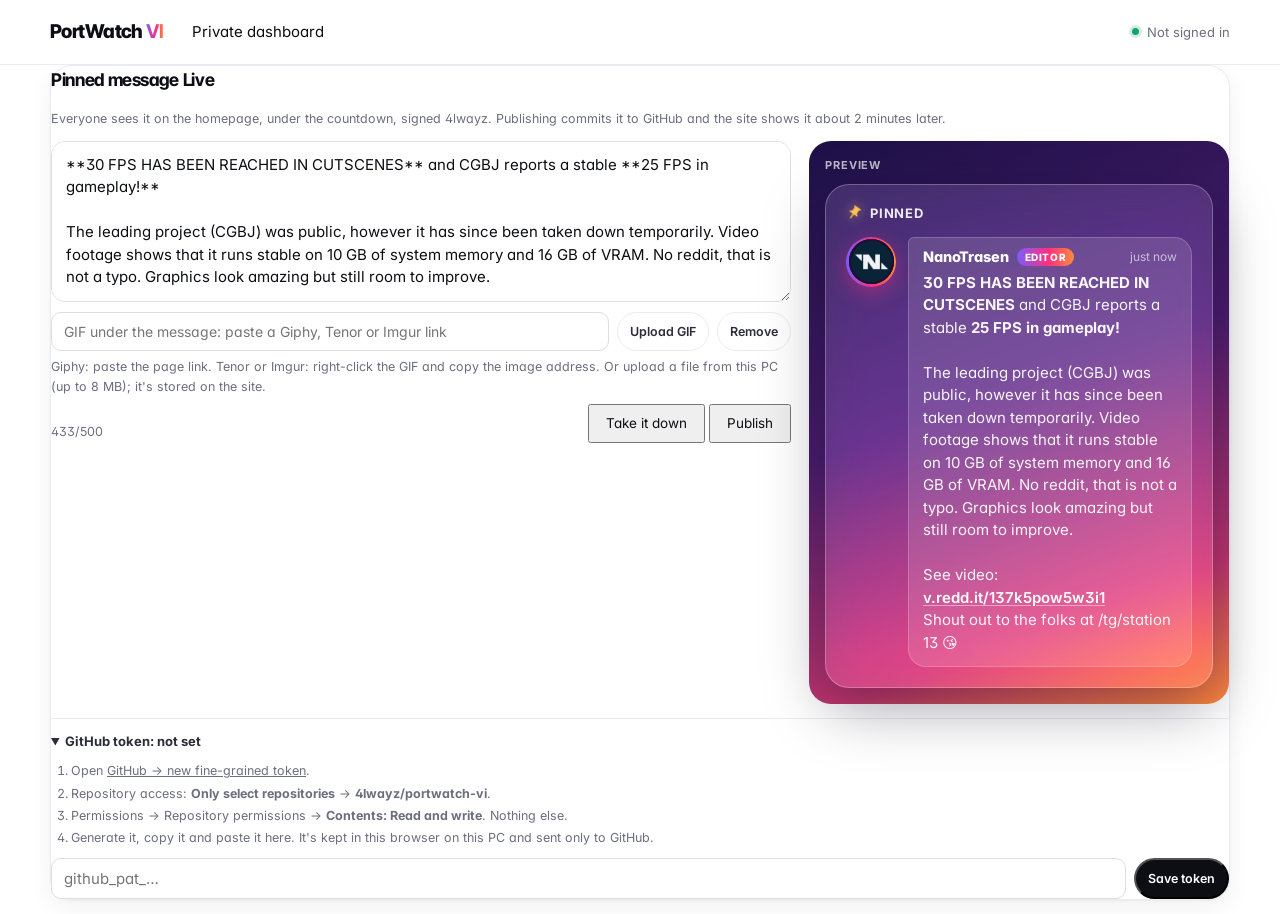
==== commit 5ea8cfed: "Merge remote-tracking branch 'upstream/HEAD'" ====
--- a/dashboard/index.html
+++ b/dashboard/index.html
@@ -60,7 +60,7 @@
             <div class="pin-msg">
               <span class="pin-avatar"><b aria-hidden="true">4</b></span>
               <div class="pin-bubble">
-                <p class="pin-head"><b class="pin-name">4lwayz</b><span class="pin-badge">Creator</span><time class="pin-time"></time></p>
+                <p class="pin-head"><b class="pin-name">4lwayz</b><span class="pin-badge">Editor</span><time class="pin-time"></time></p>
                 <p class="pin-text"></p>
               </div>
             </div>
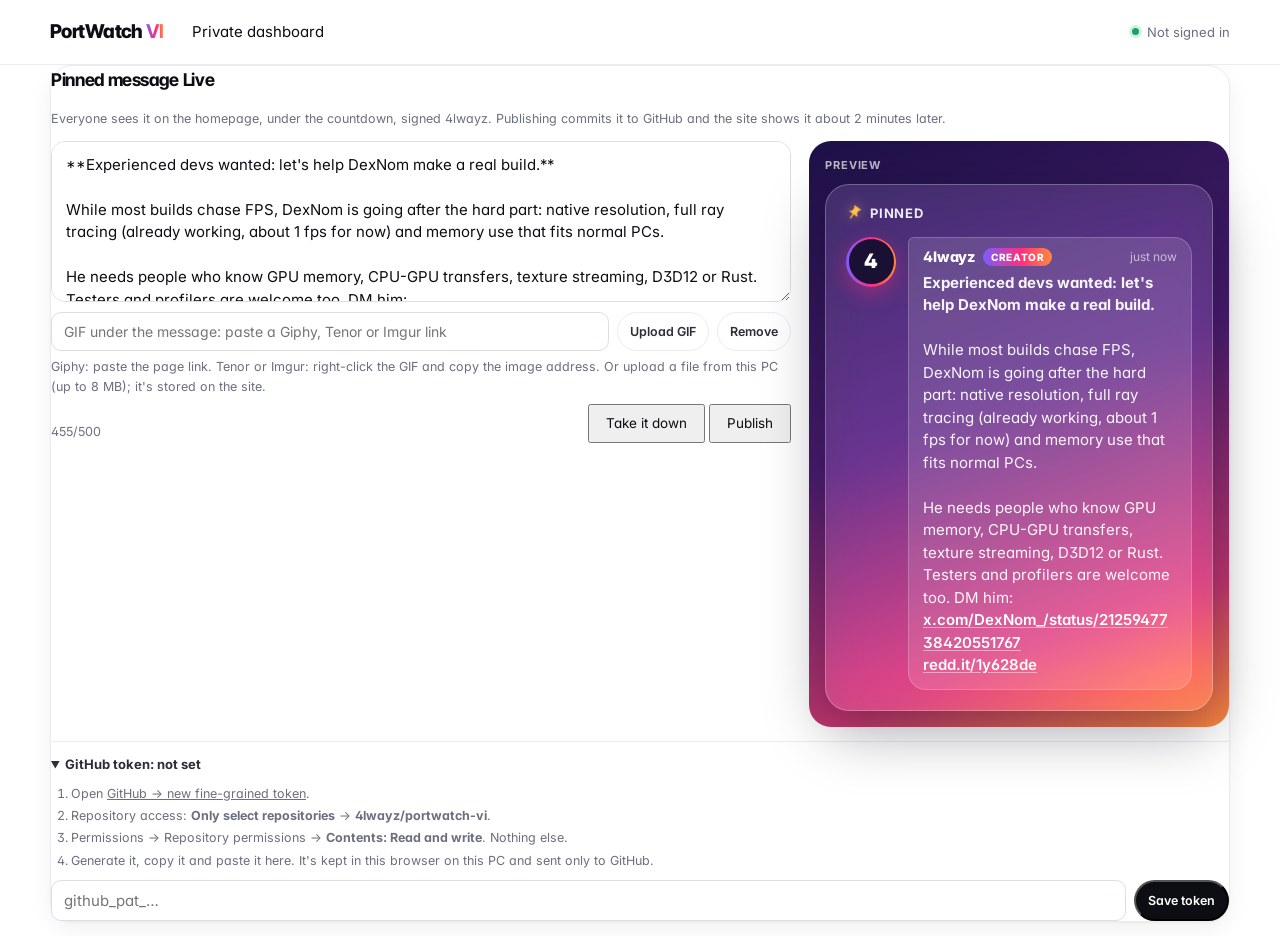
==== commit 6751813b: "Merge remote-tracking branch 'upstream/HEAD'" ====
--- a/dashboard/index.html
+++ b/dashboard/index.html
@@ -60,7 +60,7 @@
             <div class="pin-msg">
               <span class="pin-avatar"><b aria-hidden="true">4</b></span>
               <div class="pin-bubble">
-                <p class="pin-head"><b class="pin-name">4lwayz</b><span class="pin-badge">Editor</span><time class="pin-time"></time></p>
+                <p class="pin-head"><b class="pin-name">4lwayz</b><span class="pin-badge">Creator</span><time class="pin-time"></time></p>
                 <p class="pin-text"></p>
               </div>
             </div>
